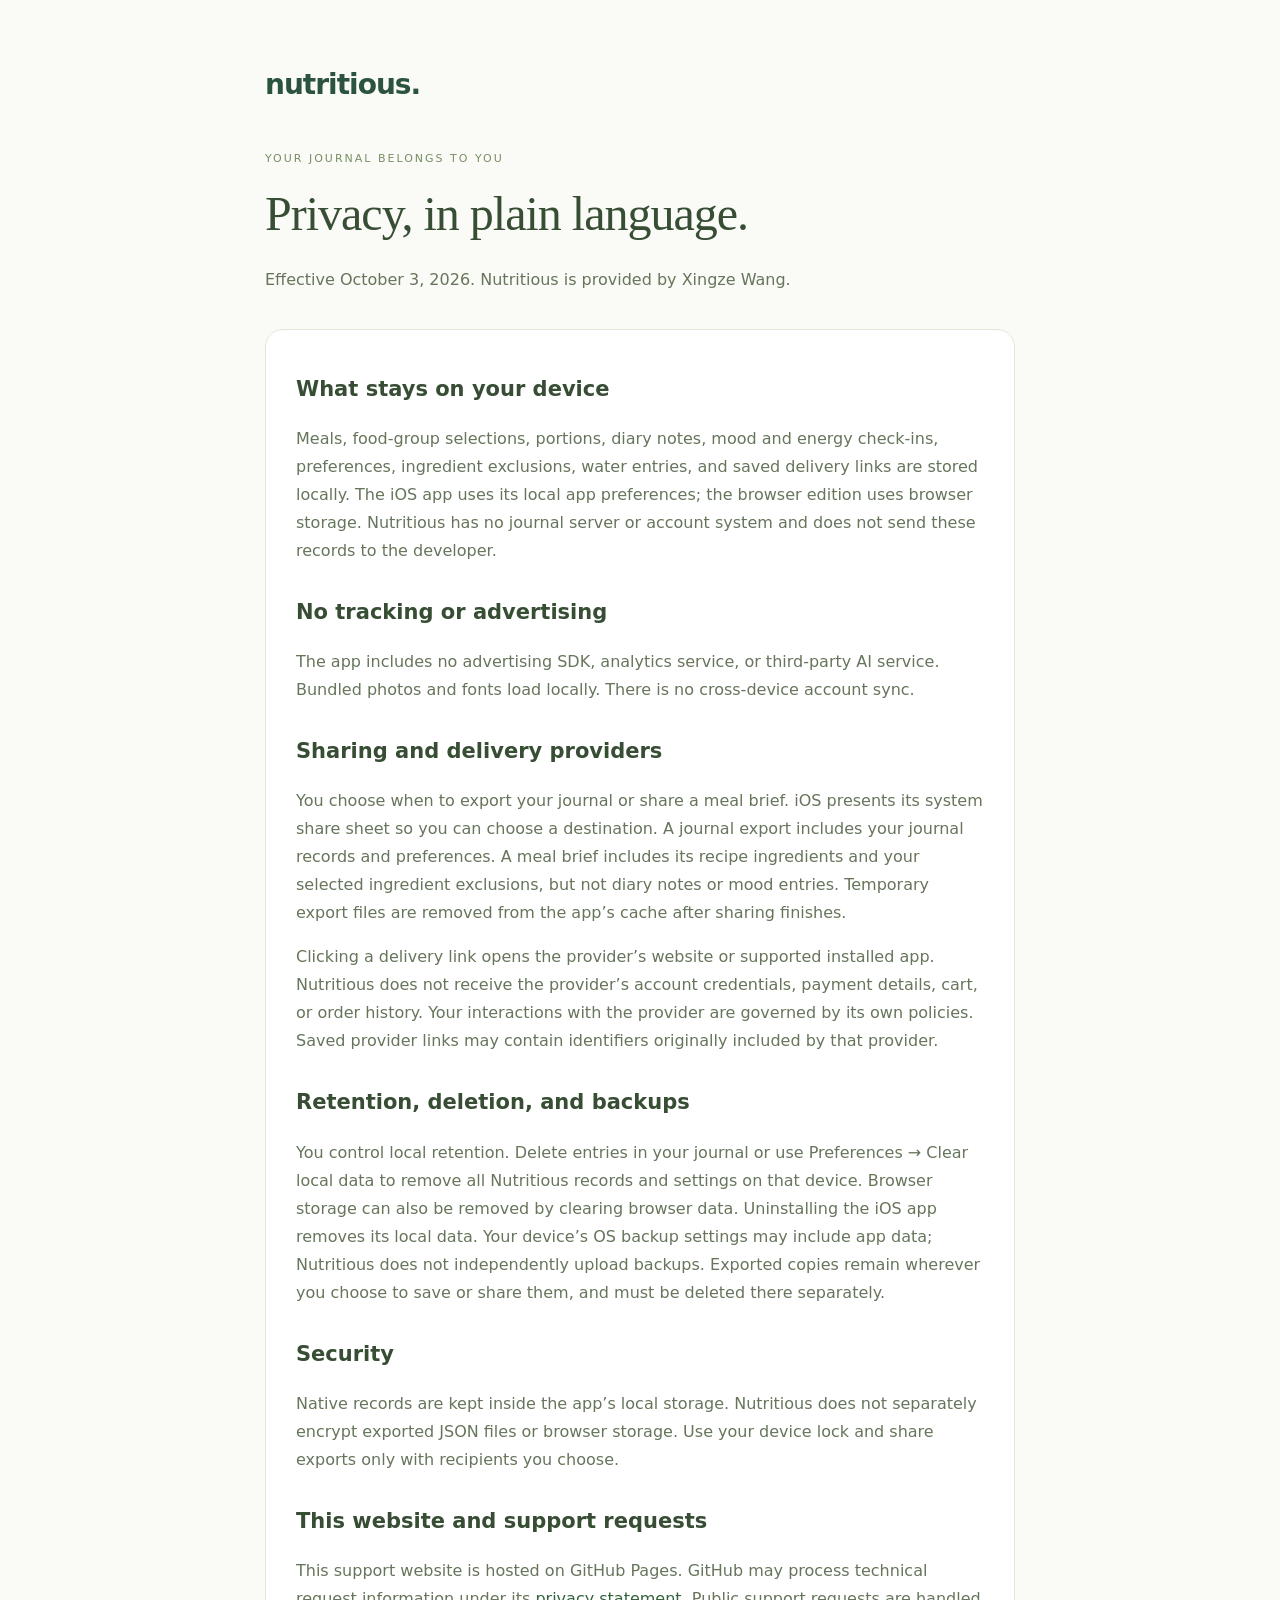
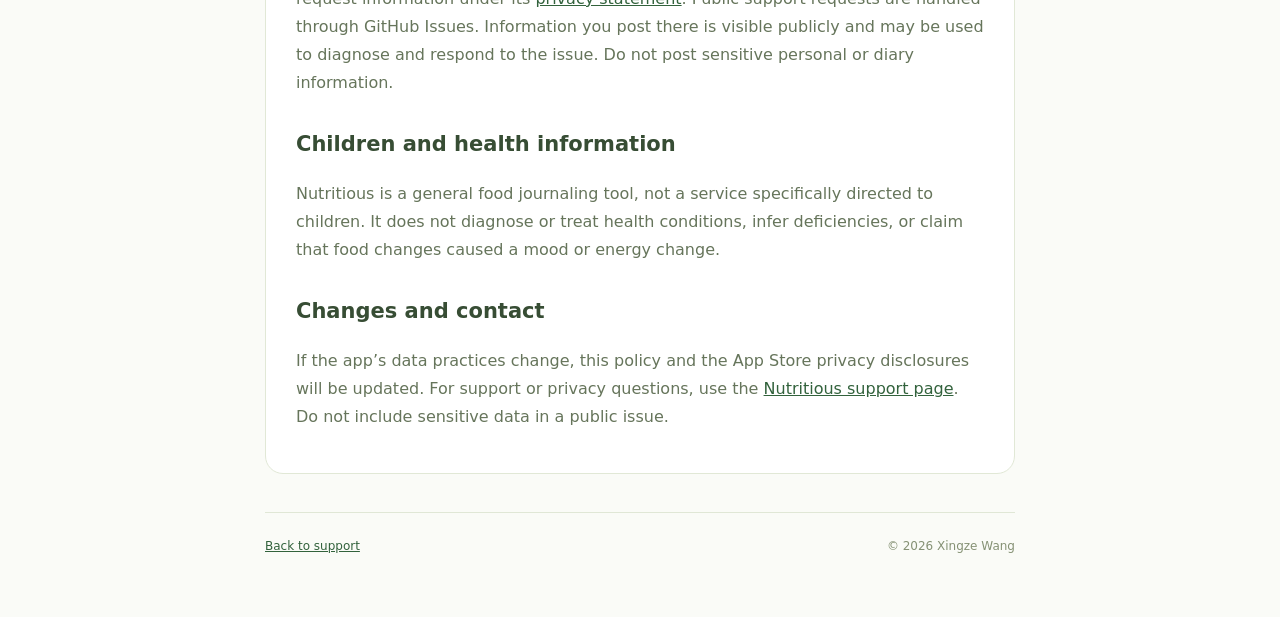
==== privacy.html @ c357a1ad "Publish Nutritious support and privacy policy" ====
<!doctype html><html lang="en"><head><meta charset="utf-8"><meta name="viewport" content="width=device-width,initial-scale=1"><title>Nutritious — Privacy Policy</title><link rel="stylesheet" href="style.css"></head><body><main><a class="brand" href="index.html">nutritious.</a><span class="eyebrow">YOUR JOURNAL BELONGS TO YOU</span><h1>Privacy, in plain language.</h1><p>Effective October 3, 2026. Nutritious is provided by Xingze Wang.</p><section><h2>What stays on your device</h2><p>Meals, food-group selections, portions, diary notes, mood and energy check-ins, preferences, ingredient exclusions, water entries, and saved delivery links are stored locally. The iOS app uses its local app preferences; the browser edition uses browser storage. Nutritious has no journal server or account system and does not send these records to the developer.</p><h2>No tracking or advertising</h2><p>The app includes no advertising SDK, analytics service, or third-party AI service. Bundled photos and fonts load locally. There is no cross-device account sync.</p><h2>Sharing and delivery providers</h2><p>You choose when to export your journal or share a meal brief. iOS presents its system share sheet so you can choose a destination. A journal export includes your journal records and preferences. A meal brief includes its recipe ingredients and your selected ingredient exclusions, but not diary notes or mood entries. Temporary export files are removed from the app’s cache after sharing finishes.</p><p>Clicking a delivery link opens the provider’s website or supported installed app. Nutritious does not receive the provider’s account credentials, payment details, cart, or order history. Your interactions with the provider are governed by its own policies. Saved provider links may contain identifiers originally included by that provider.</p><h2>Retention, deletion, and backups</h2><p>You control local retention. Delete entries in your journal or use Preferences → Clear local data to remove all Nutritious records and settings on that device. Browser storage can also be removed by clearing browser data. Uninstalling the iOS app removes its local data. Your device’s OS backup settings may include app data; Nutritious does not independently upload backups. Exported copies remain wherever you choose to save or share them, and must be deleted there separately.</p><h2>Security</h2><p>Native records are kept inside the app’s local storage. Nutritious does not separately encrypt exported JSON files or browser storage. Use your device lock and share exports only with recipients you choose.</p><h2>This website and support requests</h2><p>This support website is hosted on GitHub Pages. GitHub may process technical request information under its <a href="https://docs.github.com/en/site-policy/privacy-policies/github-general-privacy-statement">privacy statement</a>. Public support requests are handled through GitHub Issues. Information you post there is visible publicly and may be used to diagnose and respond to the issue. Do not post sensitive personal or diary information.</p><h2>Children and health information</h2><p>Nutritious is a general food journaling tool, not a service specifically directed to children. It does not diagnose or treat health conditions, infer deficiencies, or claim that food changes caused a mood or energy change.</p><h2>Changes and contact</h2><p>If the app’s data practices change, this policy and the App Store privacy disclosures will be updated. For support or privacy questions, use the <a href="https://github.com/Xingze-Wang/nutritious-support/issues/new?title=Nutritious%20privacy%20question">Nutritious support page</a>. Do not include sensitive data in a public issue.</p></section><footer><a href="index.html">Back to support</a><span>© 2026 Xingze Wang</span></footer></main></body></html>
---- style.css ----
:root{font-family:system-ui,sans-serif;color:#374d34;background:#fafbf7;line-height:1.75}*{box-sizing:border-box}main{max-width:800px;padding:52px 25px;margin:auto}.brand{font-size:28px;font-weight:700;letter-spacing:-1px;color:#2c533e;text-decoration:none}.eyebrow{display:block;color:#788d63;font-size:11px;letter-spacing:2px;margin:40px 0 18px}h1{font-family:Georgia,serif;font-weight:400;font-size:48px;line-height:1.16;letter-spacing:-1px;margin:0 0 24px}p{color:#66755b;font-size:16px}section{background:white;border:1px solid #e1e8d6;border-radius:18px;padding:12px 30px 26px;margin-top:35px}h2{font-size:21px;font-weight:600;margin-top:29px}a{color:#32623c}footer{display:flex;justify-content:space-between;gap:20px;border-top:1px solid #e0e7d6;margin-top:38px;padding-top:23px;font-size:12px;color:#859174}.button{display:inline-block;border-radius:7px;background:#2c533e;color:white;padding:11px 18px;text-decoration:none;font-size:14px}.small{font-size:13px}@media(max-width:600px){main{padding:30px 20px}h1{font-size:37px}section{padding:10px 21px 20px}p{font-size:15px}}
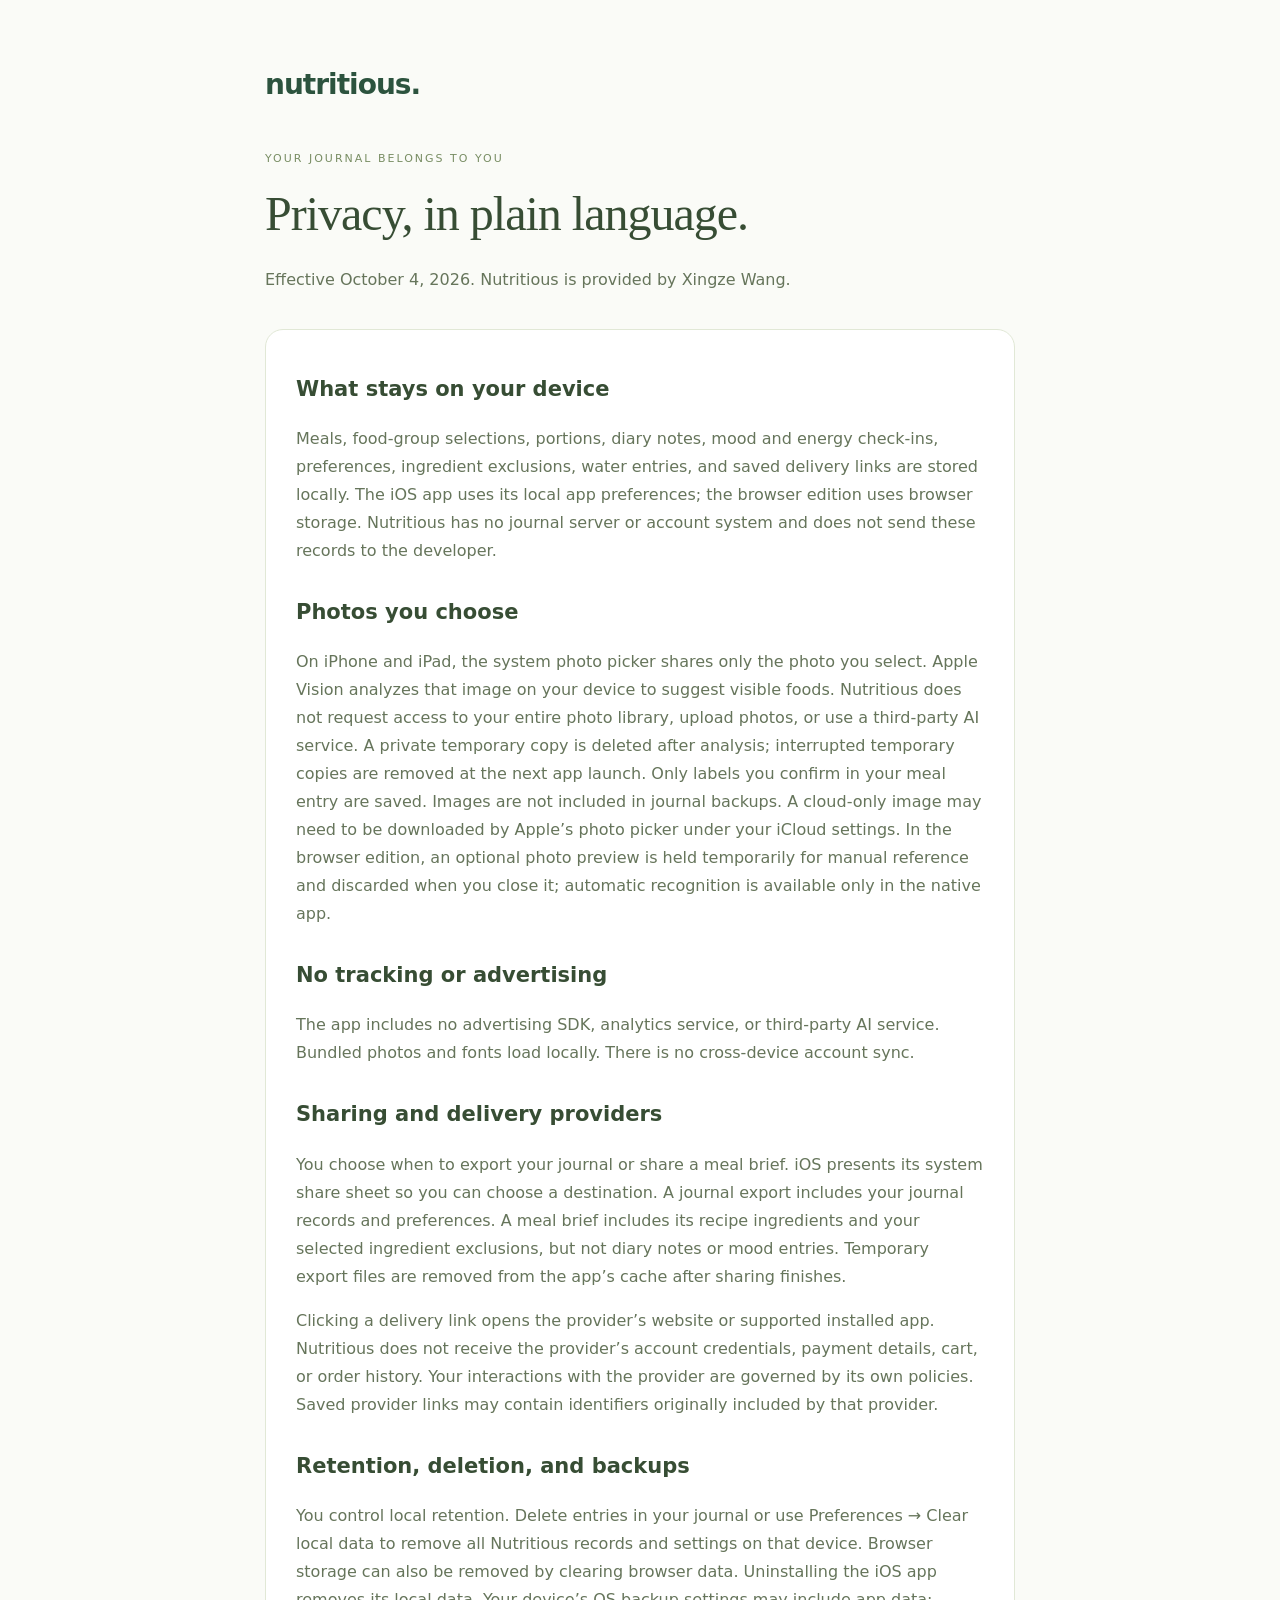
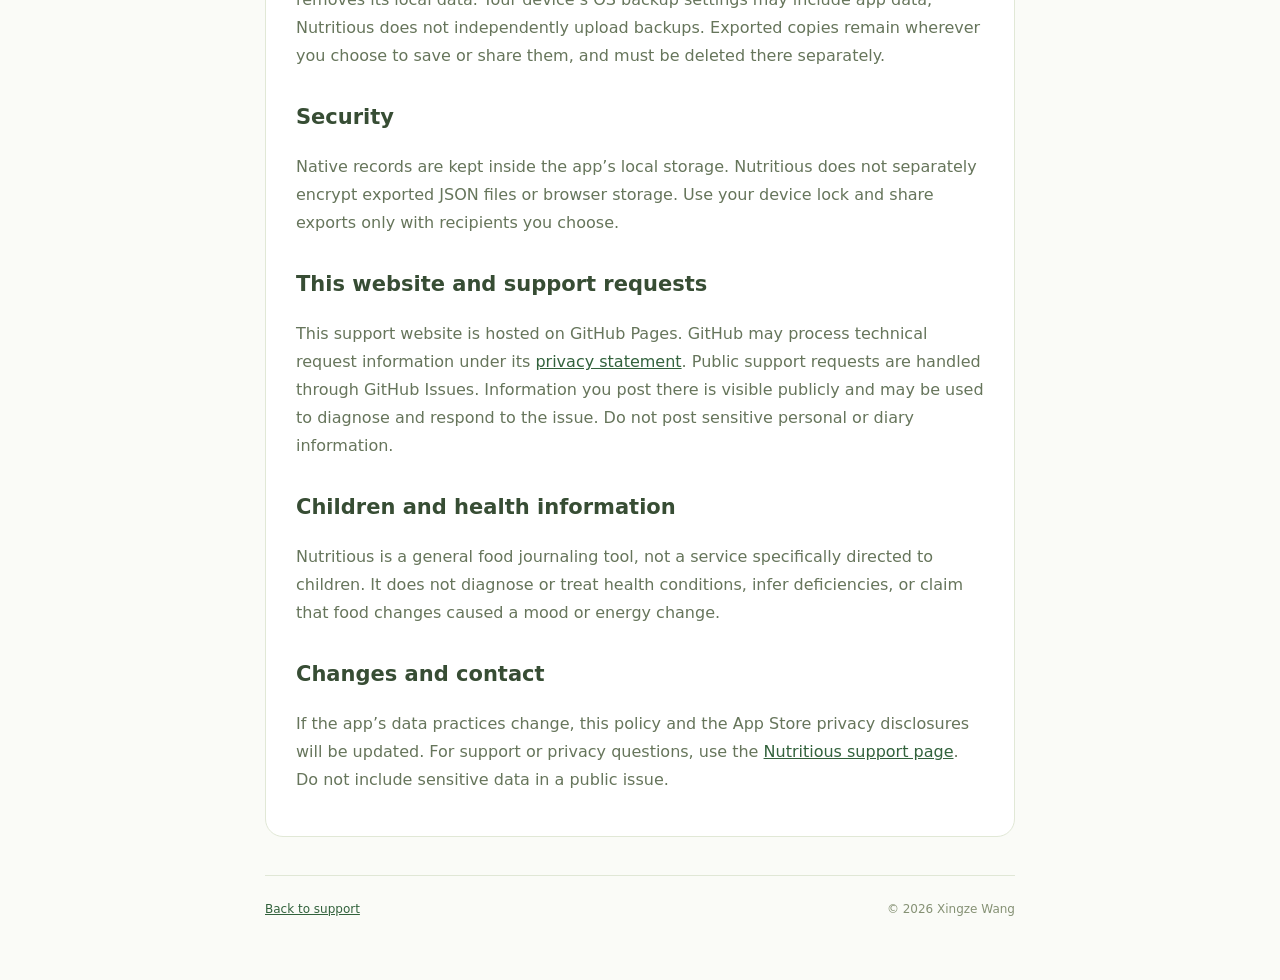
==== commit fc898e19: "Explain local photo analysis and temporary image handling" ====
--- a/privacy.html
+++ b/privacy.html
@@ -1 +1 @@
-<!doctype html><html lang="en"><head><meta charset="utf-8"><meta name="viewport" content="width=device-width,initial-scale=1"><title>Nutritious — Privacy Policy</title><link rel="stylesheet" href="style.css"></head><body><main><a class="brand" href="index.html">nutritious.</a><span class="eyebrow">YOUR JOURNAL BELONGS TO YOU</span><h1>Privacy, in plain language.</h1><p>Effective October 3, 2026. Nutritious is provided by Xingze Wang.</p><section><h2>What stays on your device</h2><p>Meals, food-group selections, portions, diary notes, mood and energy check-ins, preferences, ingredient exclusions, water entries, and saved delivery links are stored locally. The iOS app uses its local app preferences; the browser edition uses browser storage. Nutritious has no journal server or account system and does not send these records to the developer.</p><h2>No tracking or advertising</h2><p>The app includes no advertising SDK, analytics service, or third-party AI service. Bundled photos and fonts load locally. There is no cross-device account sync.</p><h2>Sharing and delivery providers</h2><p>You choose when to export your journal or share a meal brief. iOS presents its system share sheet so you can choose a destination. A journal export includes your journal records and preferences. A meal brief includes its recipe ingredients and your selected ingredient exclusions, but not diary notes or mood entries. Temporary export files are removed from the app’s cache after sharing finishes.</p><p>Clicking a delivery link opens the provider’s website or supported installed app. Nutritious does not receive the provider’s account credentials, payment details, cart, or order history. Your interactions with the provider are governed by its own policies. Saved provider links may contain identifiers originally included by that provider.</p><h2>Retention, deletion, and backups</h2><p>You control local retention. Delete entries in your journal or use Preferences → Clear local data to remove all Nutritious records and settings on that device. Browser storage can also be removed by clearing browser data. Uninstalling the iOS app removes its local data. Your device’s OS backup settings may include app data; Nutritious does not independently upload backups. Exported copies remain wherever you choose to save or share them, and must be deleted there separately.</p><h2>Security</h2><p>Native records are kept inside the app’s local storage. Nutritious does not separately encrypt exported JSON files or browser storage. Use your device lock and share exports only with recipients you choose.</p><h2>This website and support requests</h2><p>This support website is hosted on GitHub Pages. GitHub may process technical request information under its <a href="https://docs.github.com/en/site-policy/privacy-policies/github-general-privacy-statement">privacy statement</a>. Public support requests are handled through GitHub Issues. Information you post there is visible publicly and may be used to diagnose and respond to the issue. Do not post sensitive personal or diary information.</p><h2>Children and health information</h2><p>Nutritious is a general food journaling tool, not a service specifically directed to children. It does not diagnose or treat health conditions, infer deficiencies, or claim that food changes caused a mood or energy change.</p><h2>Changes and contact</h2><p>If the app’s data practices change, this policy and the App Store privacy disclosures will be updated. For support or privacy questions, use the <a href="https://github.com/Xingze-Wang/nutritious-support/issues/new?title=Nutritious%20privacy%20question">Nutritious support page</a>. Do not include sensitive data in a public issue.</p></section><footer><a href="index.html">Back to support</a><span>© 2026 Xingze Wang</span></footer></main></body></html>
+<!doctype html><html lang="en"><head><meta charset="utf-8"><meta name="viewport" content="width=device-width,initial-scale=1"><title>Nutritious — Privacy Policy</title><link rel="stylesheet" href="style.css"></head><body><main><a class="brand" href="index.html">nutritious.</a><span class="eyebrow">YOUR JOURNAL BELONGS TO YOU</span><h1>Privacy, in plain language.</h1><p>Effective October 4, 2026. Nutritious is provided by Xingze Wang.</p><section><h2>What stays on your device</h2><p>Meals, food-group selections, portions, diary notes, mood and energy check-ins, preferences, ingredient exclusions, water entries, and saved delivery links are stored locally. The iOS app uses its local app preferences; the browser edition uses browser storage. Nutritious has no journal server or account system and does not send these records to the developer.</p><h2>Photos you choose</h2><p>On iPhone and iPad, the system photo picker shares only the photo you select. Apple Vision analyzes that image on your device to suggest visible foods. Nutritious does not request access to your entire photo library, upload photos, or use a third-party AI service. A private temporary copy is deleted after analysis; interrupted temporary copies are removed at the next app launch. Only labels you confirm in your meal entry are saved. Images are not included in journal backups. A cloud-only image may need to be downloaded by Apple’s photo picker under your iCloud settings. In the browser edition, an optional photo preview is held temporarily for manual reference and discarded when you close it; automatic recognition is available only in the native app.</p><h2>No tracking or advertising</h2><p>The app includes no advertising SDK, analytics service, or third-party AI service. Bundled photos and fonts load locally. There is no cross-device account sync.</p><h2>Sharing and delivery providers</h2><p>You choose when to export your journal or share a meal brief. iOS presents its system share sheet so you can choose a destination. A journal export includes your journal records and preferences. A meal brief includes its recipe ingredients and your selected ingredient exclusions, but not diary notes or mood entries. Temporary export files are removed from the app’s cache after sharing finishes.</p><p>Clicking a delivery link opens the provider’s website or supported installed app. Nutritious does not receive the provider’s account credentials, payment details, cart, or order history. Your interactions with the provider are governed by its own policies. Saved provider links may contain identifiers originally included by that provider.</p><h2>Retention, deletion, and backups</h2><p>You control local retention. Delete entries in your journal or use Preferences → Clear local data to remove all Nutritious records and settings on that device. Browser storage can also be removed by clearing browser data. Uninstalling the iOS app removes its local data. Your device’s OS backup settings may include app data; Nutritious does not independently upload backups. Exported copies remain wherever you choose to save or share them, and must be deleted there separately.</p><h2>Security</h2><p>Native records are kept inside the app’s local storage. Nutritious does not separately encrypt exported JSON files or browser storage. Use your device lock and share exports only with recipients you choose.</p><h2>This website and support requests</h2><p>This support website is hosted on GitHub Pages. GitHub may process technical request information under its <a href="https://docs.github.com/en/site-policy/privacy-policies/github-general-privacy-statement">privacy statement</a>. Public support requests are handled through GitHub Issues. Information you post there is visible publicly and may be used to diagnose and respond to the issue. Do not post sensitive personal or diary information.</p><h2>Children and health information</h2><p>Nutritious is a general food journaling tool, not a service specifically directed to children. It does not diagnose or treat health conditions, infer deficiencies, or claim that food changes caused a mood or energy change.</p><h2>Changes and contact</h2><p>If the app’s data practices change, this policy and the App Store privacy disclosures will be updated. For support or privacy questions, use the <a href="https://github.com/Xingze-Wang/nutritious-support/issues/new?title=Nutritious%20privacy%20question">Nutritious support page</a>. Do not include sensitive data in a public issue.</p></section><footer><a href="index.html">Back to support</a><span>© 2026 Xingze Wang</span></footer></main></body></html>
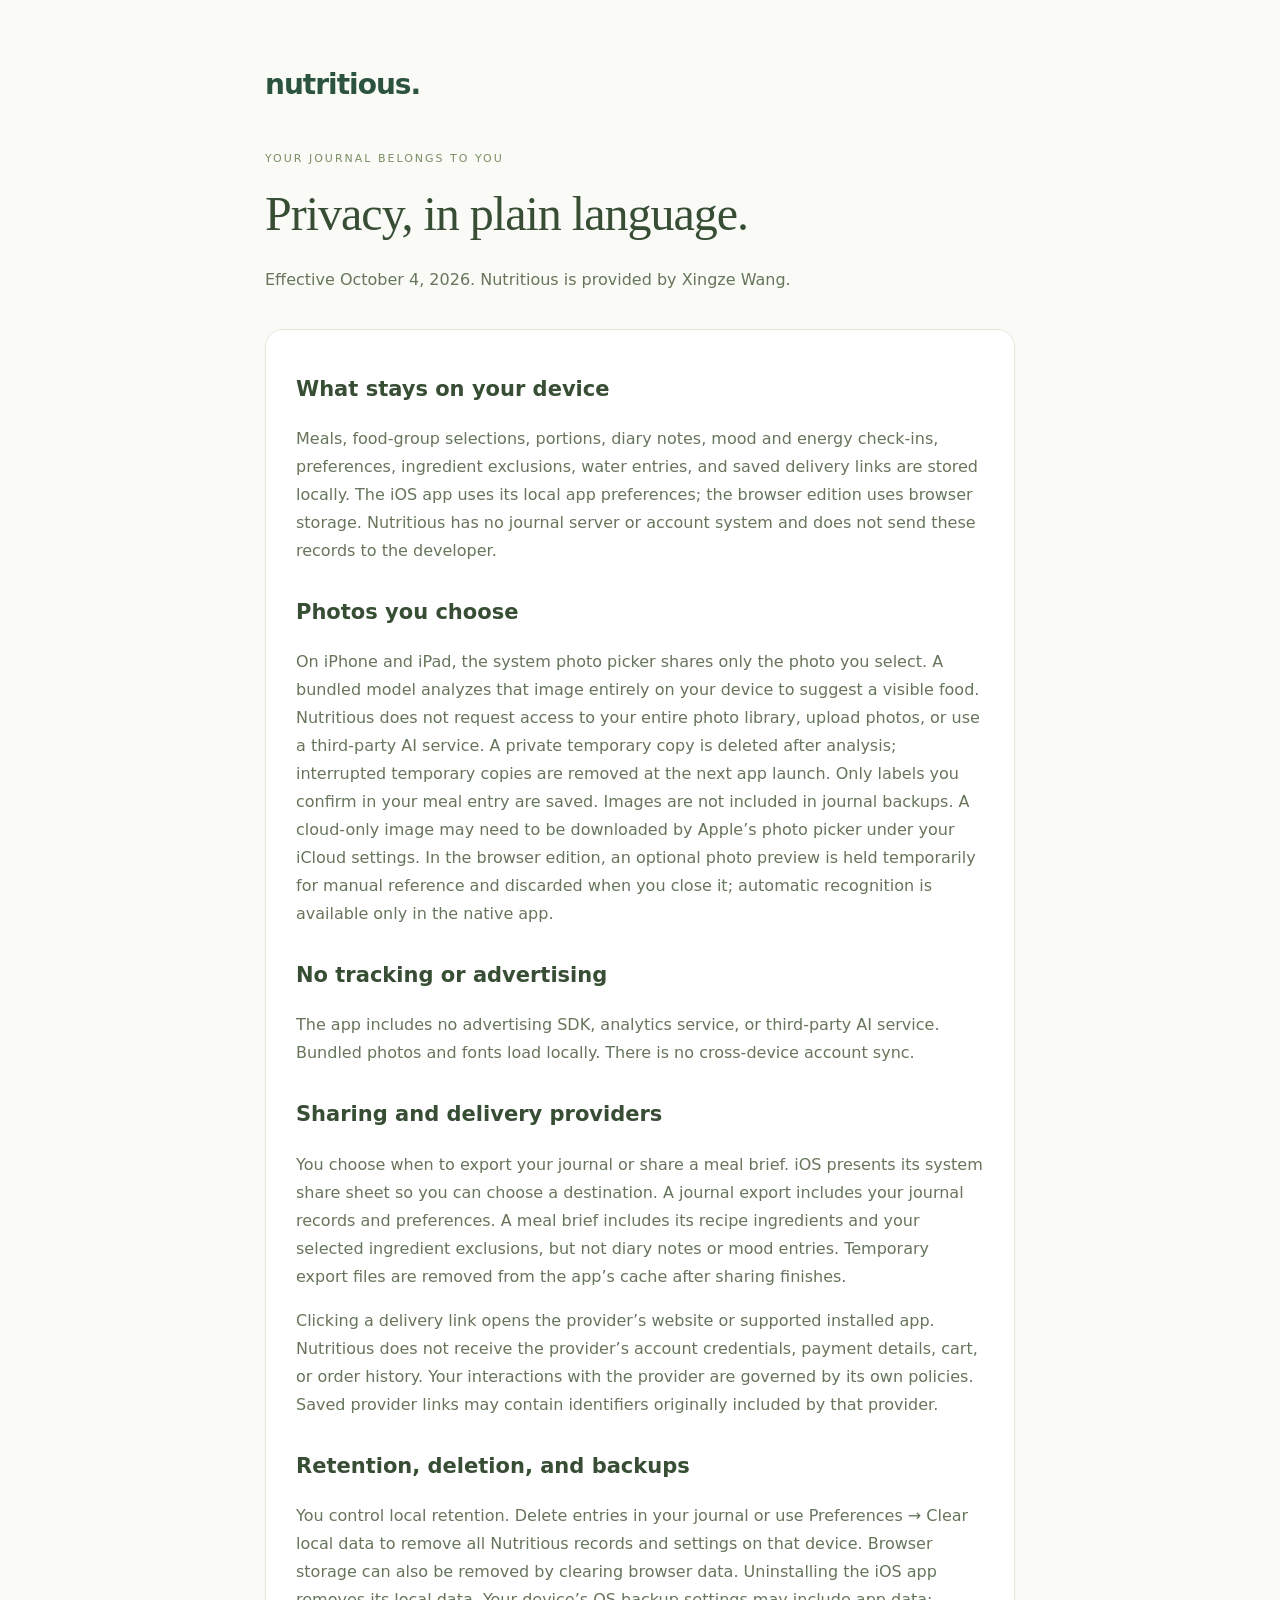
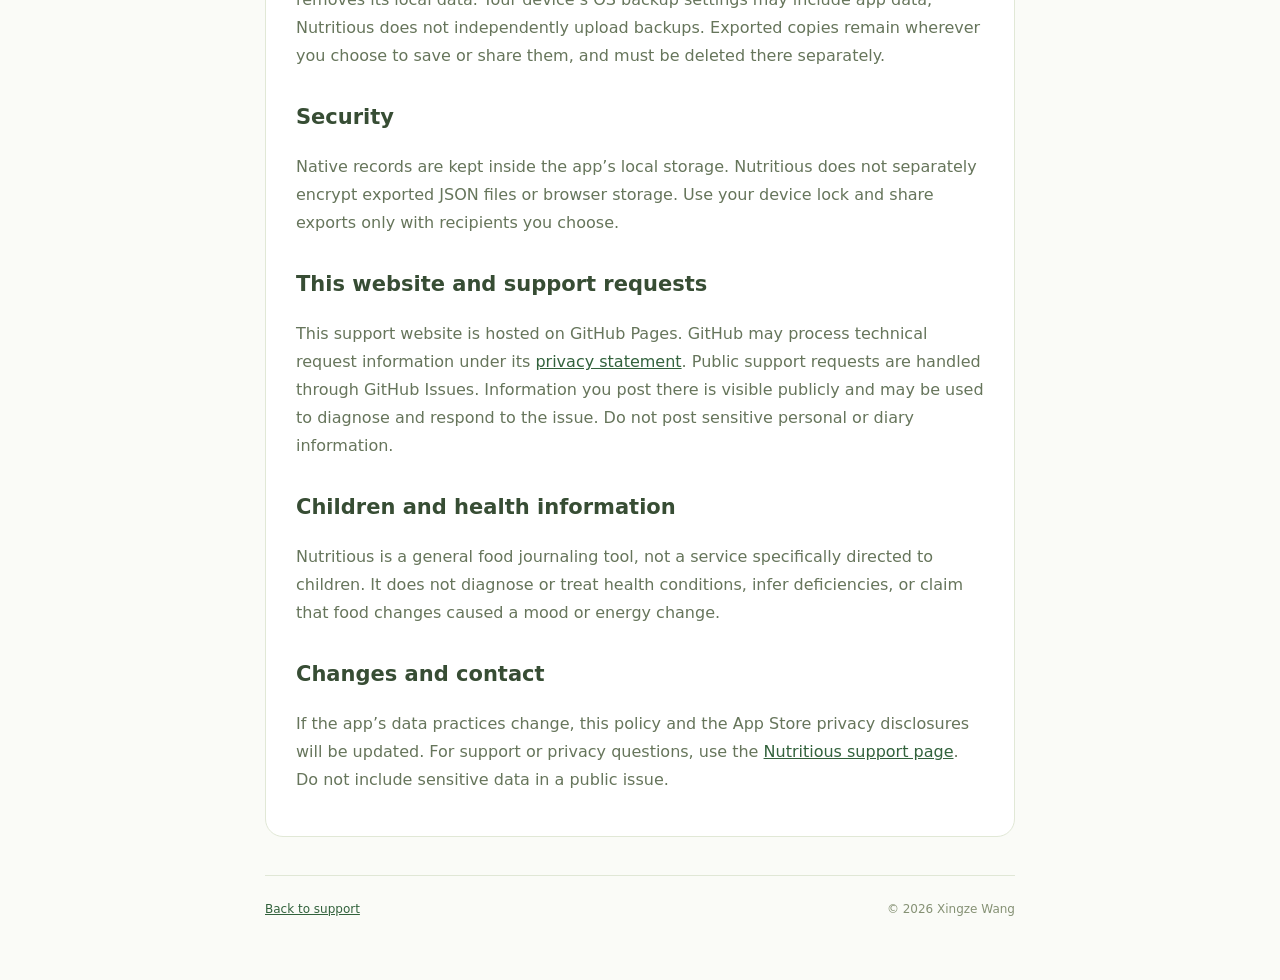
==== commit 4d6d8431: "Clarify offline photo suggestions and manual fallback" ====
--- a/privacy.html
+++ b/privacy.html
@@ -1 +1 @@
-<!doctype html><html lang="en"><head><meta charset="utf-8"><meta name="viewport" content="width=device-width,initial-scale=1"><title>Nutritious — Privacy Policy</title><link rel="stylesheet" href="style.css"></head><body><main><a class="brand" href="index.html">nutritious.</a><span class="eyebrow">YOUR JOURNAL BELONGS TO YOU</span><h1>Privacy, in plain language.</h1><p>Effective October 4, 2026. Nutritious is provided by Xingze Wang.</p><section><h2>What stays on your device</h2><p>Meals, food-group selections, portions, diary notes, mood and energy check-ins, preferences, ingredient exclusions, water entries, and saved delivery links are stored locally. The iOS app uses its local app preferences; the browser edition uses browser storage. Nutritious has no journal server or account system and does not send these records to the developer.</p><h2>Photos you choose</h2><p>On iPhone and iPad, the system photo picker shares only the photo you select. Apple Vision analyzes that image on your device to suggest visible foods. Nutritious does not request access to your entire photo library, upload photos, or use a third-party AI service. A private temporary copy is deleted after analysis; interrupted temporary copies are removed at the next app launch. Only labels you confirm in your meal entry are saved. Images are not included in journal backups. A cloud-only image may need to be downloaded by Apple’s photo picker under your iCloud settings. In the browser edition, an optional photo preview is held temporarily for manual reference and discarded when you close it; automatic recognition is available only in the native app.</p><h2>No tracking or advertising</h2><p>The app includes no advertising SDK, analytics service, or third-party AI service. Bundled photos and fonts load locally. There is no cross-device account sync.</p><h2>Sharing and delivery providers</h2><p>You choose when to export your journal or share a meal brief. iOS presents its system share sheet so you can choose a destination. A journal export includes your journal records and preferences. A meal brief includes its recipe ingredients and your selected ingredient exclusions, but not diary notes or mood entries. Temporary export files are removed from the app’s cache after sharing finishes.</p><p>Clicking a delivery link opens the provider’s website or supported installed app. Nutritious does not receive the provider’s account credentials, payment details, cart, or order history. Your interactions with the provider are governed by its own policies. Saved provider links may contain identifiers originally included by that provider.</p><h2>Retention, deletion, and backups</h2><p>You control local retention. Delete entries in your journal or use Preferences → Clear local data to remove all Nutritious records and settings on that device. Browser storage can also be removed by clearing browser data. Uninstalling the iOS app removes its local data. Your device’s OS backup settings may include app data; Nutritious does not independently upload backups. Exported copies remain wherever you choose to save or share them, and must be deleted there separately.</p><h2>Security</h2><p>Native records are kept inside the app’s local storage. Nutritious does not separately encrypt exported JSON files or browser storage. Use your device lock and share exports only with recipients you choose.</p><h2>This website and support requests</h2><p>This support website is hosted on GitHub Pages. GitHub may process technical request information under its <a href="https://docs.github.com/en/site-policy/privacy-policies/github-general-privacy-statement">privacy statement</a>. Public support requests are handled through GitHub Issues. Information you post there is visible publicly and may be used to diagnose and respond to the issue. Do not post sensitive personal or diary information.</p><h2>Children and health information</h2><p>Nutritious is a general food journaling tool, not a service specifically directed to children. It does not diagnose or treat health conditions, infer deficiencies, or claim that food changes caused a mood or energy change.</p><h2>Changes and contact</h2><p>If the app’s data practices change, this policy and the App Store privacy disclosures will be updated. For support or privacy questions, use the <a href="https://github.com/Xingze-Wang/nutritious-support/issues/new?title=Nutritious%20privacy%20question">Nutritious support page</a>. Do not include sensitive data in a public issue.</p></section><footer><a href="index.html">Back to support</a><span>© 2026 Xingze Wang</span></footer></main></body></html>
+<!doctype html><html lang="en"><head><meta charset="utf-8"><meta name="viewport" content="width=device-width,initial-scale=1"><title>Nutritious — Privacy Policy</title><link rel="stylesheet" href="style.css"></head><body><main><a class="brand" href="index.html">nutritious.</a><span class="eyebrow">YOUR JOURNAL BELONGS TO YOU</span><h1>Privacy, in plain language.</h1><p>Effective October 4, 2026. Nutritious is provided by Xingze Wang.</p><section><h2>What stays on your device</h2><p>Meals, food-group selections, portions, diary notes, mood and energy check-ins, preferences, ingredient exclusions, water entries, and saved delivery links are stored locally. The iOS app uses its local app preferences; the browser edition uses browser storage. Nutritious has no journal server or account system and does not send these records to the developer.</p><h2>Photos you choose</h2><p>On iPhone and iPad, the system photo picker shares only the photo you select. A bundled model analyzes that image entirely on your device to suggest a visible food. Nutritious does not request access to your entire photo library, upload photos, or use a third-party AI service. A private temporary copy is deleted after analysis; interrupted temporary copies are removed at the next app launch. Only labels you confirm in your meal entry are saved. Images are not included in journal backups. A cloud-only image may need to be downloaded by Apple’s photo picker under your iCloud settings. In the browser edition, an optional photo preview is held temporarily for manual reference and discarded when you close it; automatic recognition is available only in the native app.</p><h2>No tracking or advertising</h2><p>The app includes no advertising SDK, analytics service, or third-party AI service. Bundled photos and fonts load locally. There is no cross-device account sync.</p><h2>Sharing and delivery providers</h2><p>You choose when to export your journal or share a meal brief. iOS presents its system share sheet so you can choose a destination. A journal export includes your journal records and preferences. A meal brief includes its recipe ingredients and your selected ingredient exclusions, but not diary notes or mood entries. Temporary export files are removed from the app’s cache after sharing finishes.</p><p>Clicking a delivery link opens the provider’s website or supported installed app. Nutritious does not receive the provider’s account credentials, payment details, cart, or order history. Your interactions with the provider are governed by its own policies. Saved provider links may contain identifiers originally included by that provider.</p><h2>Retention, deletion, and backups</h2><p>You control local retention. Delete entries in your journal or use Preferences → Clear local data to remove all Nutritious records and settings on that device. Browser storage can also be removed by clearing browser data. Uninstalling the iOS app removes its local data. Your device’s OS backup settings may include app data; Nutritious does not independently upload backups. Exported copies remain wherever you choose to save or share them, and must be deleted there separately.</p><h2>Security</h2><p>Native records are kept inside the app’s local storage. Nutritious does not separately encrypt exported JSON files or browser storage. Use your device lock and share exports only with recipients you choose.</p><h2>This website and support requests</h2><p>This support website is hosted on GitHub Pages. GitHub may process technical request information under its <a href="https://docs.github.com/en/site-policy/privacy-policies/github-general-privacy-statement">privacy statement</a>. Public support requests are handled through GitHub Issues. Information you post there is visible publicly and may be used to diagnose and respond to the issue. Do not post sensitive personal or diary information.</p><h2>Children and health information</h2><p>Nutritious is a general food journaling tool, not a service specifically directed to children. It does not diagnose or treat health conditions, infer deficiencies, or claim that food changes caused a mood or energy change.</p><h2>Changes and contact</h2><p>If the app’s data practices change, this policy and the App Store privacy disclosures will be updated. For support or privacy questions, use the <a href="https://github.com/Xingze-Wang/nutritious-support/issues/new?title=Nutritious%20privacy%20question">Nutritious support page</a>. Do not include sensitive data in a public issue.</p></section><footer><a href="index.html">Back to support</a><span>© 2026 Xingze Wang</span></footer></main></body></html>
